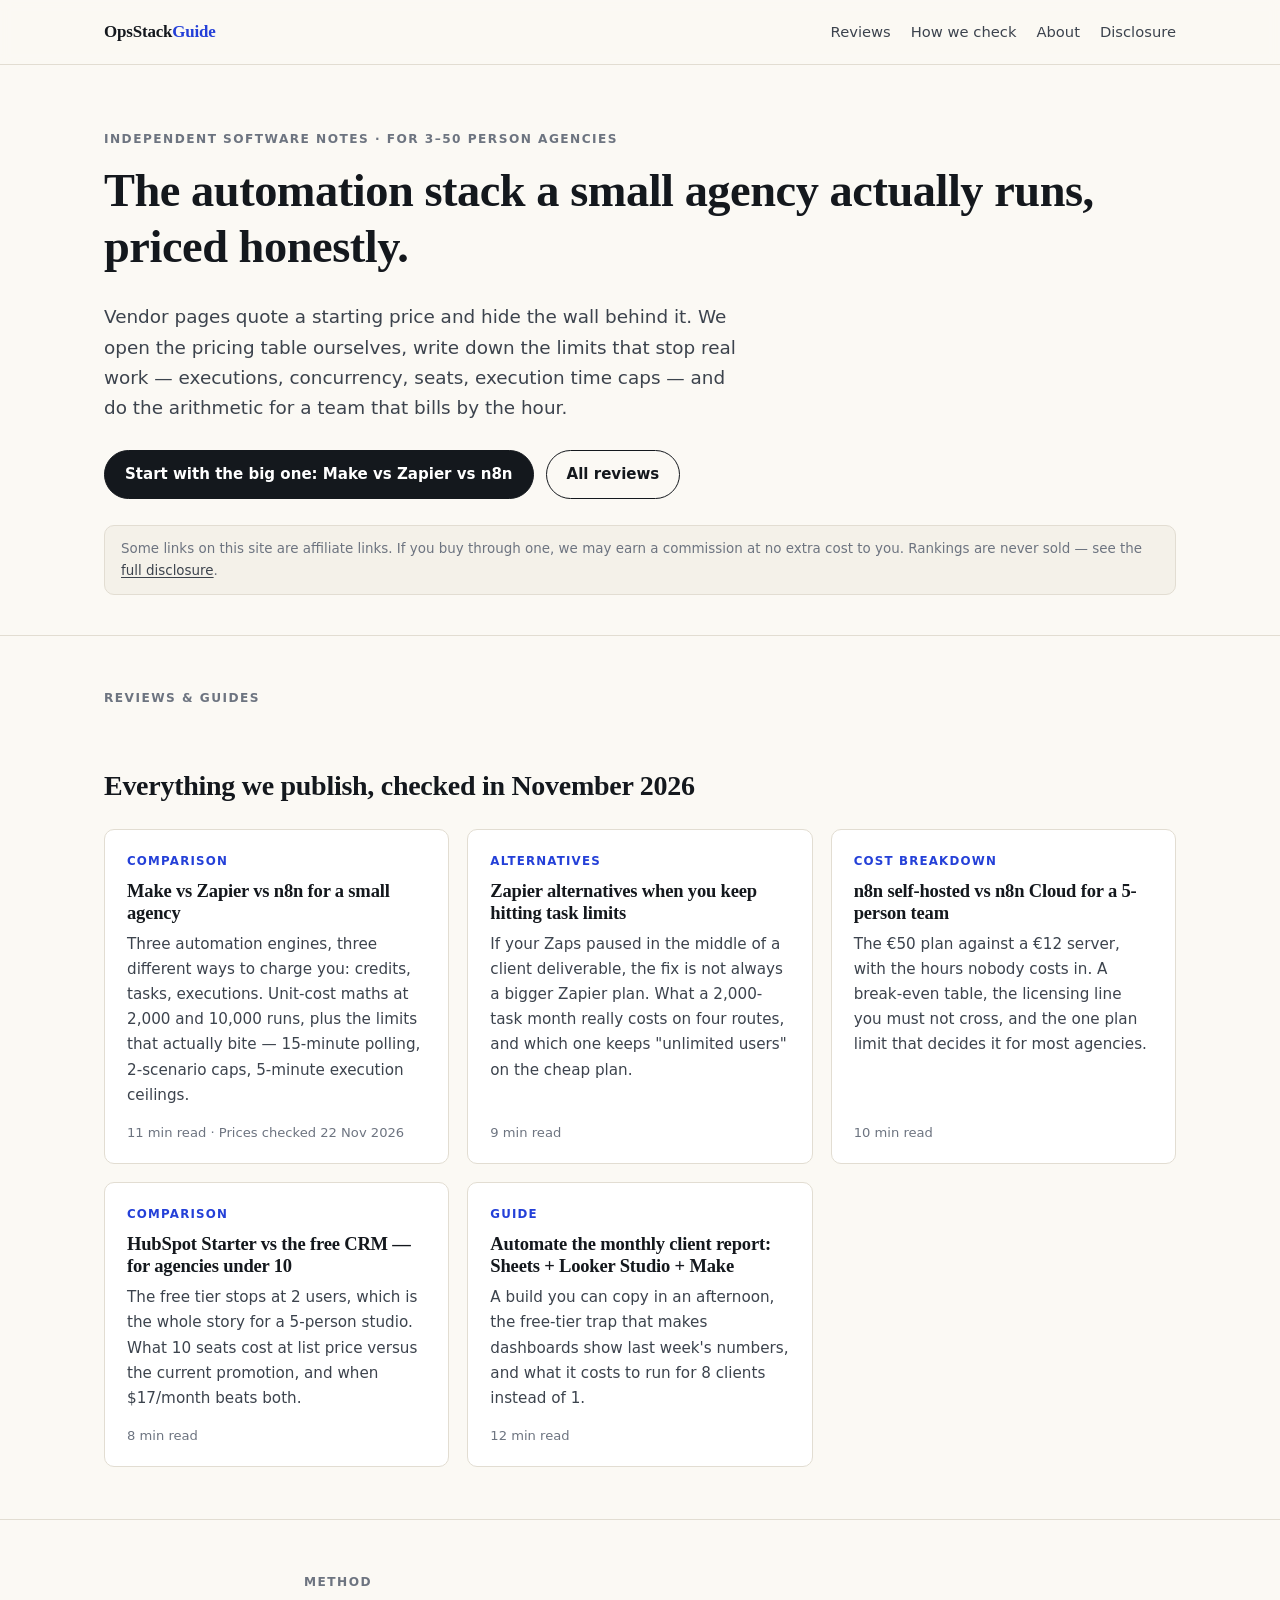
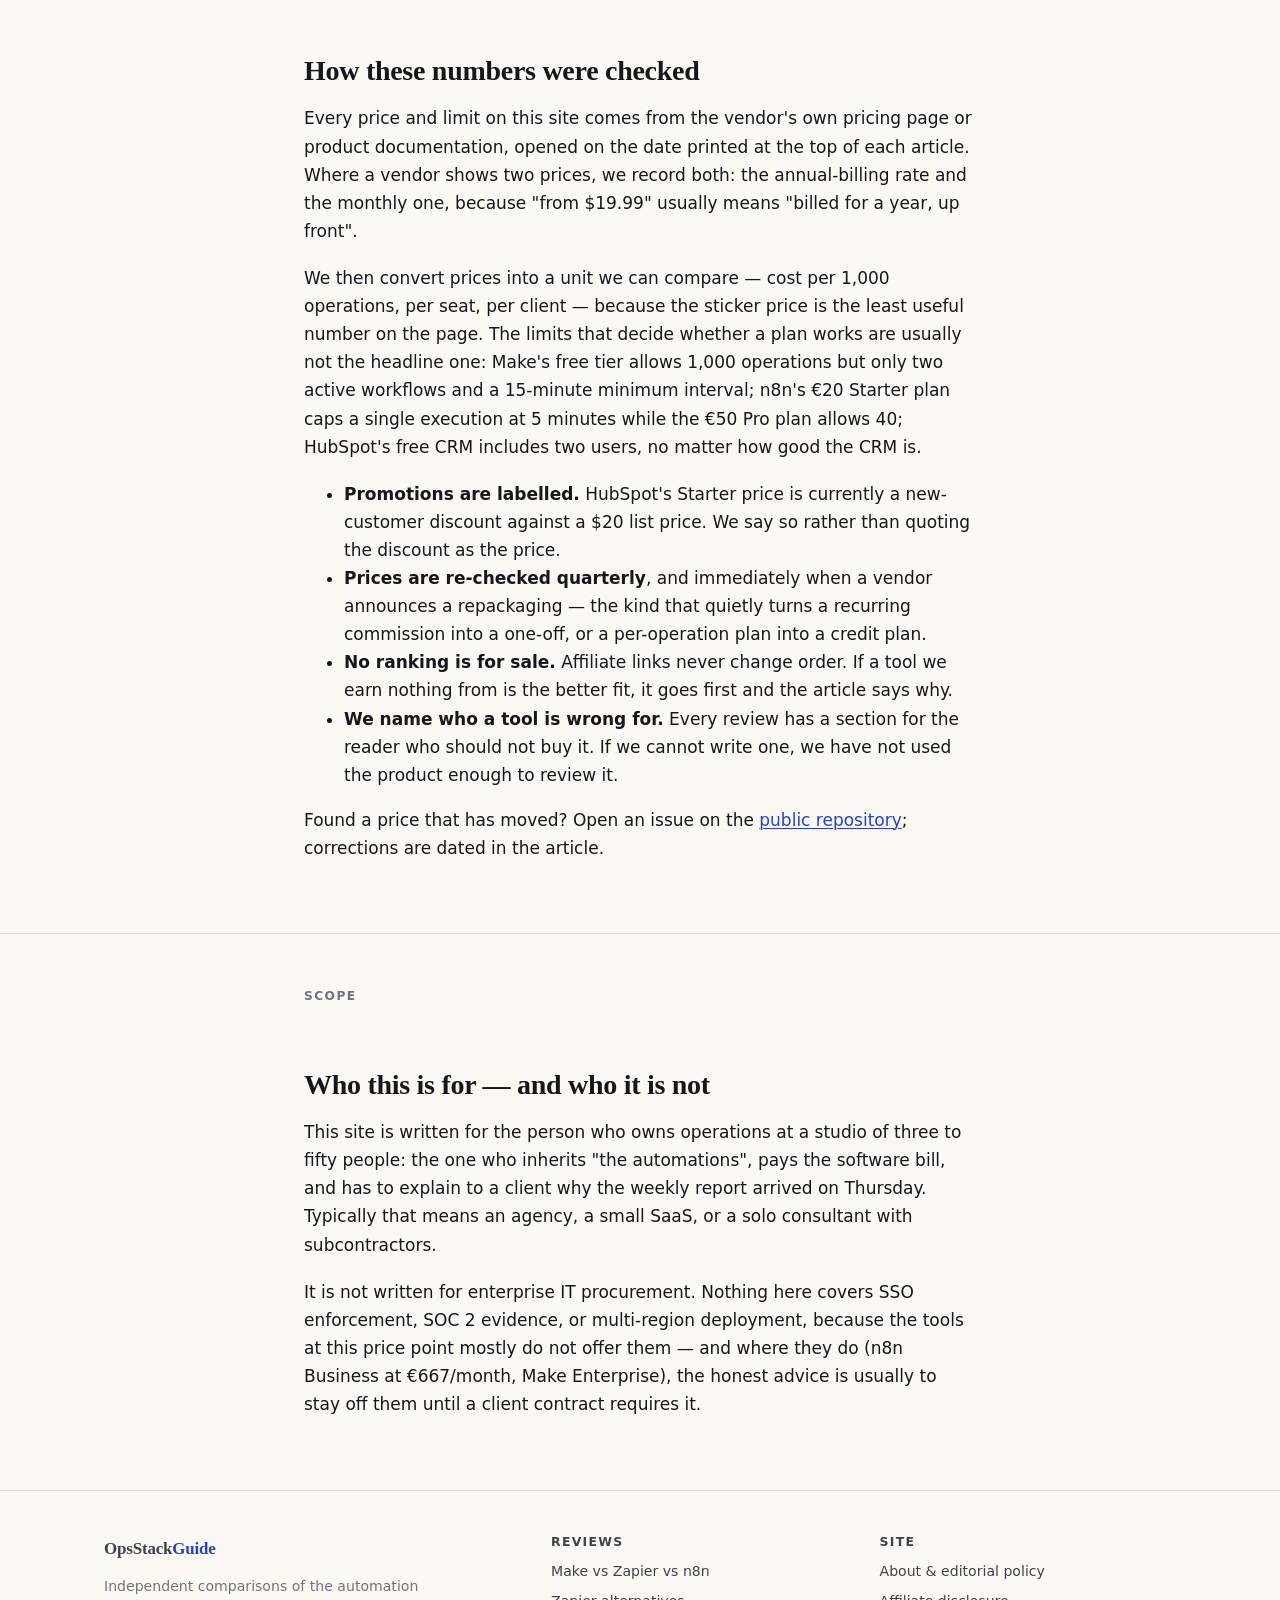
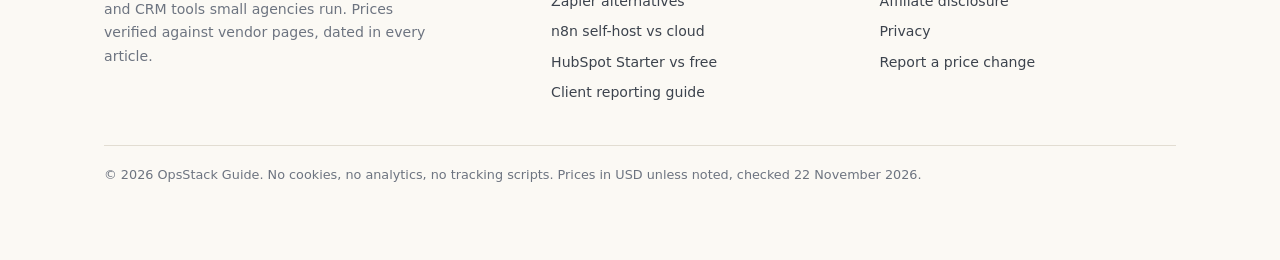
==== index.html @ 0cf1b006 "Initial site: 5 articles, disclosure, privacy, sitemap" ====
<!doctype html>
<html lang="en">
<head>
<meta charset="utf-8">
<meta name="viewport" content="width=device-width, initial-scale=1">
<title>OpsStack Guide — automation tools for small agencies, priced honestly</title>
<meta name="description" content="Independent, hands-on comparisons of the automation and CRM tools small agencies run: Make vs Zapier vs n8n, HubSpot Starter vs free CRM, client reporting stacks. Real plan limits, verified prices, no vendor copy.">
<link rel="canonical" href="https://whdgus1021-png.github.io/opsstack-guide/">
<meta property="og:type" content="website">
<meta property="og:title" content="OpsStack Guide — automation tools for small agencies, priced honestly">
<meta property="og:description" content="Plan limits and prices we checked ourselves, for teams that bill by the hour.">
<meta property="og:url" content="https://whdgus1021-png.github.io/opsstack-guide/">
<link rel="stylesheet" href="styles.css">
<link rel="icon" href="data:image/svg+xml,<svg xmlns='http://www.w3.org/2000/svg' viewBox='0 0 100 100'><rect width='100' height='100' rx='18' fill='%2314181d'/><text x='50' y='70' font-size='58' font-family='Georgia,serif' fill='%23fbf9f4' text-anchor='middle'>O</text></svg>">
<script type="application/ld+json">
{
  "@context": "https://schema.org",
  "@graph": [
    {
      "@type": "Organization",
      "@id": "https://whdgus1021-png.github.io/opsstack-guide/#org",
      "name": "OpsStack Guide",
      "url": "https://whdgus1021-png.github.io/opsstack-guide/",
      "description": "Independent publication comparing automation and CRM software for small agencies and operations teams."
    },
    {
      "@type": "WebSite",
      "@id": "https://whdgus1021-png.github.io/opsstack-guide/#site",
      "url": "https://whdgus1021-png.github.io/opsstack-guide/",
      "name": "OpsStack Guide",
      "publisher": { "@id": "https://whdgus1021-png.github.io/opsstack-guide/#org" }
    }
  ]
}
</script>
</head>
<body>
<a class="skip" href="#main">Skip to content</a>

<header class="site-header">
  <div class="wrap">
    <a class="brand" href="./">OpsStack<span>Guide</span></a>
    <nav class="nav" aria-label="Main">
      <a href="#reviews">Reviews</a>
      <a href="#method">How we check</a>
      <a href="about.html">About</a>
      <a href="affiliate-disclosure.html">Disclosure</a>
    </nav>
  </div>
</header>

<main id="main">

  <section class="hero">
    <div class="wrap">
      <p class="eyebrow">Independent software notes · for 3–50 person agencies</p>
      <h1>The automation stack a small agency actually runs, priced honestly.</h1>
      <p class="lede">Vendor pages quote a starting price and hide the wall behind it. We open the pricing table ourselves, write down the limits that stop real work — executions, concurrency, seats, execution time caps — and do the arithmetic for a team that bills by the hour.</p>
      <div class="hero-actions">
        <a class="btn" href="make-vs-zapier-vs-n8n.html">Start with the big one: Make vs Zapier vs n8n</a>
        <a class="btn ghost" href="#reviews">All reviews</a>
      </div>
      <p class="disclosure">Some links on this site are affiliate links. If you buy through one, we may earn a commission at no extra cost to you. Rankings are never sold — see the <a href="affiliate-disclosure.html">full disclosure</a>.</p>
    </div>
  </section>

  <section class="section" id="reviews">
    <div class="wrap">
      <p class="eyebrow">Reviews &amp; guides</p>
      <h2>Everything we publish, checked in November 2026</h2>
      <div class="cards">

        <a class="card" href="make-vs-zapier-vs-n8n.html">
          <span class="kicker">Comparison</span>
          <h3>Make vs Zapier vs n8n for a small agency</h3>
          <p>Three automation engines, three different ways to charge you: credits, tasks, executions. Unit-cost maths at 2,000 and 10,000 runs, plus the limits that actually bite — 15-minute polling, 2-scenario caps, 5-minute execution ceilings.</p>
          <span class="meta">11 min read · Prices checked 22 Nov 2026</span>
        </a>

        <a class="card" href="zapier-alternatives-task-limits.html">
          <span class="kicker">Alternatives</span>
          <h3>Zapier alternatives when you keep hitting task limits</h3>
          <p>If your Zaps paused in the middle of a client deliverable, the fix is not always a bigger Zapier plan. What a 2,000-task month really costs on four routes, and which one keeps "unlimited users" on the cheap plan.</p>
          <span class="meta">9 min read</span>
        </a>

        <a class="card" href="n8n-self-host-vs-cloud.html">
          <span class="kicker">Cost breakdown</span>
          <h3>n8n self-hosted vs n8n Cloud for a 5-person team</h3>
          <p>The €50 plan against a €12 server, with the hours nobody costs in. A break-even table, the licensing line you must not cross, and the one plan limit that decides it for most agencies.</p>
          <span class="meta">10 min read</span>
        </a>

        <a class="card" href="hubspot-starter-vs-free-crm.html">
          <span class="kicker">Comparison</span>
          <h3>HubSpot Starter vs the free CRM — for agencies under 10</h3>
          <p>The free tier stops at 2 users, which is the whole story for a 5-person studio. What 10 seats cost at list price versus the current promotion, and when $17/month beats both.</p>
          <span class="meta">8 min read</span>
        </a>

        <a class="card" href="client-reporting-automation.html">
          <span class="kicker">Guide</span>
          <h3>Automate the monthly client report: Sheets + Looker Studio + Make</h3>
          <p>A build you can copy in an afternoon, the free-tier trap that makes dashboards show last week's numbers, and what it costs to run for 8 clients instead of 1.</p>
          <span class="meta">12 min read</span>
        </a>

      </div>
    </div>
  </section>

  <section class="section" id="method">
    <div class="wrap prose">
      <p class="eyebrow">Method</p>
      <h2>How these numbers were checked</h2>
      <p>Every price and limit on this site comes from the vendor's own pricing page or product documentation, opened on the date printed at the top of each article. Where a vendor shows two prices, we record both: the annual-billing rate and the monthly one, because "from $19.99" usually means "billed for a year, up front".</p>
      <p>We then convert prices into a unit we can compare — cost per 1,000 operations, per seat, per client — because the sticker price is the least useful number on the page. The limits that decide whether a plan works are usually not the headline one: Make's free tier allows 1,000 operations but only two active workflows and a 15-minute minimum interval; n8n's €20 Starter plan caps a single execution at 5 minutes while the €50 Pro plan allows 40; HubSpot's free CRM includes two users, no matter how good the CRM is.</p>
      <ul>
        <li><strong>Promotions are labelled.</strong> HubSpot's Starter price is currently a new-customer discount against a $20 list price. We say so rather than quoting the discount as the price.</li>
        <li><strong>Prices are re-checked quarterly</strong>, and immediately when a vendor announces a repackaging — the kind that quietly turns a recurring commission into a one-off, or a per-operation plan into a credit plan.</li>
        <li><strong>No ranking is for sale.</strong> Affiliate links never change order. If a tool we earn nothing from is the better fit, it goes first and the article says why.</li>
        <li><strong>We name who a tool is wrong for.</strong> Every review has a section for the reader who should not buy it. If we cannot write one, we have not used the product enough to review it.</li>
      </ul>
      <p>Found a price that has moved? Open an issue on the <a href="https://github.com/whdgus1021-png/opsstack-guide/issues">public repository</a>; corrections are dated in the article.</p>
    </div>
  </section>

  <section class="section">
    <div class="wrap prose">
      <p class="eyebrow">Scope</p>
      <h2>Who this is for — and who it is not</h2>
      <p>This site is written for the person who owns operations at a studio of three to fifty people: the one who inherits "the automations", pays the software bill, and has to explain to a client why the weekly report arrived on Thursday. Typically that means an agency, a small SaaS, or a solo consultant with subcontractors.</p>
      <p>It is not written for enterprise IT procurement. Nothing here covers SSO enforcement, SOC 2 evidence, or multi-region deployment, because the tools at this price point mostly do not offer them — and where they do (n8n Business at €667/month, Make Enterprise), the honest advice is usually to stay off them until a client contract requires it.</p>
    </div>
  </section>

</main>

<footer class="site-footer">
  <div class="wrap">
    <div class="footer-grid">
      <div>
        <a class="brand" href="./">OpsStack<span>Guide</span></a>
        <p style="max-width:340px;margin-top:12px">Independent comparisons of the automation and CRM tools small agencies run. Prices verified against vendor pages, dated in every article.</p>
      </div>
      <div>
        <h2>Reviews</h2>
        <ul>
          <li><a href="make-vs-zapier-vs-n8n.html">Make vs Zapier vs n8n</a></li>
          <li><a href="zapier-alternatives-task-limits.html">Zapier alternatives</a></li>
          <li><a href="n8n-self-host-vs-cloud.html">n8n self-host vs cloud</a></li>
          <li><a href="hubspot-starter-vs-free-crm.html">HubSpot Starter vs free</a></li>
          <li><a href="client-reporting-automation.html">Client reporting guide</a></li>
        </ul>
      </div>
      <div>
        <h2>Site</h2>
        <ul>
          <li><a href="about.html">About &amp; editorial policy</a></li>
          <li><a href="affiliate-disclosure.html">Affiliate disclosure</a></li>
          <li><a href="privacy.html">Privacy</a></li>
          <li><a href="https://github.com/whdgus1021-png/opsstack-guide/issues">Report a price change</a></li>
        </ul>
      </div>
    </div>
    <p class="copyright">© 2026 OpsStack Guide. No cookies, no analytics, no tracking scripts. Prices in USD unless noted, checked 22 November 2026.</p>
  </div>
</footer>

</body>
</html>
---- styles.css ----
/* OpsStack Guide — base stylesheet
   Plain CSS, no build step, no external fonts or trackers. */

:root {
  --paper: #fbf9f4;
  --paper-2: #ffffff;
  --ink: #14181d;
  --ink-soft: #3c434d;
  --muted: #6d7480;
  --rule: #e2ddd2;
  --rule-strong: #cdc6b7;
  --accent: #2440d8;
  --accent-soft: #eef0ff;
  --good: #1c6b4a;
  --good-soft: #e8f4ee;
  --warn: #8a4b0f;
  --warn-soft: #fdf1e3;
  --radius: 10px;
  --maxw: 1120px;
  --prose: 720px;
}

* { box-sizing: border-box; }

html { scroll-behavior: smooth; }

body {
  margin: 0;
  background: var(--paper);
  color: var(--ink);
  font-family: system-ui, -apple-system, "Segoe UI", Roboto, "Helvetica Neue", Arial, sans-serif;
  font-size: 17px;
  line-height: 1.65;
  -webkit-font-smoothing: antialiased;
}

h1, h2, h3, h4 {
  font-family: "Iowan Old Style", "Palatino Linotype", Palatino, Georgia, serif;
  font-weight: 600;
  line-height: 1.2;
  letter-spacing: -0.01em;
  margin: 0 0 .6em;
}

h1 { font-size: clamp(2rem, 4.4vw, 2.9rem); }
h2 { font-size: clamp(1.4rem, 2.6vw, 1.75rem); margin-top: 2.2em; }
h3 { font-size: 1.18rem; margin-top: 1.8em; }
p { margin: 0 0 1.15em; }

a { color: var(--accent); text-decoration-thickness: 1px; text-underline-offset: 2px; }
a:hover { text-decoration-thickness: 2px; }

a:focus-visible,
button:focus-visible {
  outline: 3px solid var(--accent);
  outline-offset: 3px;
  border-radius: 3px;
}

img { max-width: 100%; height: auto; }

.wrap { max-width: var(--maxw); margin: 0 auto; padding: 0 24px; }
.prose { max-width: var(--prose); }

.skip {
  position: absolute; left: -9999px; top: 0; background: var(--ink); color: #fff;
  padding: 10px 16px; z-index: 100;
}
.skip:focus { left: 12px; top: 12px; }

/* ---------- header ---------- */

.site-header {
  border-bottom: 1px solid var(--rule);
  background: rgba(251, 249, 244, .92);
  backdrop-filter: saturate(120%) blur(6px);
  position: sticky; top: 0; z-index: 20;
}
.site-header .wrap {
  display: flex; align-items: center; gap: 22px;
  min-height: 64px;
}
.brand {
  font-family: "Iowan Old Style", Georgia, serif;
  font-weight: 700; font-size: 1.06rem; letter-spacing: -0.01em;
  color: var(--ink); text-decoration: none; white-space: nowrap;
}
.brand span { color: var(--accent); }
.nav { margin-left: auto; display: flex; gap: 20px; flex-wrap: wrap; }
.nav a { color: var(--ink-soft); text-decoration: none; font-size: .92rem; }
.nav a:hover { color: var(--accent); }

/* ---------- hero ---------- */

.hero { padding: 64px 0 40px; border-bottom: 1px solid var(--rule); }
.hero .lede { font-size: 1.15rem; color: var(--ink-soft); max-width: 640px; }
.eyebrow {
  font-size: .76rem; letter-spacing: .12em; text-transform: uppercase;
  color: var(--muted); font-weight: 600; margin: 0 0 14px;
}
.hero-actions { display: flex; gap: 12px; flex-wrap: wrap; margin-top: 26px; }

.btn {
  display: inline-block; padding: 11px 20px; border-radius: 999px;
  background: var(--ink); color: #fff; text-decoration: none;
  font-size: .94rem; font-weight: 600; border: 1px solid var(--ink);
}
.btn:hover { background: #000; }
.btn.ghost { background: transparent; color: var(--ink); }
.btn.ghost:hover { background: var(--paper-2); }

/* ---------- cards ---------- */

.section { padding: 52px 0; border-bottom: 1px solid var(--rule); }
.section > .wrap > h2:first-child { margin-top: 0; }

.cards { display: grid; gap: 18px; grid-template-columns: repeat(auto-fit, minmax(280px, 1fr)); margin-top: 26px; }
.card {
  background: var(--paper-2); border: 1px solid var(--rule); border-radius: var(--radius);
  padding: 22px 22px 20px; display: flex; flex-direction: column;
  text-decoration: none; color: inherit;
  transition: border-color .15s ease, transform .15s ease;
}
.card:hover { border-color: var(--rule-strong); transform: translateY(-1px); }
.card .kicker { font-size: .74rem; letter-spacing: .1em; text-transform: uppercase; color: var(--accent); font-weight: 700; }
.card h3 { margin: 8px 0 8px; font-size: 1.16rem; }
.card p { color: var(--ink-soft); font-size: .95rem; margin: 0 0 14px; }
.card .meta { margin-top: auto; font-size: .82rem; color: var(--muted); }

/* ---------- article ---------- */

.article-head { padding: 48px 0 26px; border-bottom: 1px solid var(--rule); }
.article-head h1 { margin-bottom: .35em; }
.article-head .dek { font-size: 1.12rem; color: var(--ink-soft); max-width: 640px; margin: 0; }
.article-meta {
  display: flex; flex-wrap: wrap; gap: 8px 18px; align-items: center;
  margin-top: 22px; font-size: .84rem; color: var(--muted);
}
.pill {
  display: inline-block; padding: 3px 10px; border-radius: 999px;
  background: var(--accent-soft); color: var(--accent); font-weight: 600; font-size: .78rem;
}
.pill.check { background: var(--good-soft); color: var(--good); }

.layout { display: grid; grid-template-columns: minmax(0, 1fr) 260px; gap: 52px; padding: 40px 0 64px; }
.layout > article { max-width: var(--prose); }

.toc {
  position: sticky; top: 88px; align-self: start;
  font-size: .88rem; border-left: 1px solid var(--rule); padding-left: 18px;
}
.toc h2 { font-family: inherit; font-size: .76rem; letter-spacing: .1em; text-transform: uppercase; color: var(--muted); margin: 0 0 10px; }
.toc ol { margin: 0; padding-left: 18px; color: var(--muted); }
.toc li { margin-bottom: 7px; }
.toc a { color: var(--ink-soft); text-decoration: none; }
.toc a:hover { color: var(--accent); }

article h2 { padding-top: .2em; }
article ul, article ol { padding-left: 22px; margin: 0 0 1.2em; }
article li { margin-bottom: .45em; }
article strong { font-weight: 650; }

blockquote {
  margin: 1.6em 0; padding: 2px 0 2px 20px; border-left: 3px solid var(--accent);
  color: var(--ink-soft); font-style: italic;
}

hr { border: 0; border-top: 1px solid var(--rule); margin: 2.4em 0; }

/* ---------- tables ---------- */

.table-scroll { overflow-x: auto; margin: 1.6em 0; border: 1px solid var(--rule); border-radius: var(--radius); background: var(--paper-2); }
table { border-collapse: collapse; width: 100%; font-size: .92rem; min-width: 560px; }
caption { caption-side: top; text-align: left; padding: 14px 16px 6px; font-size: .86rem; color: var(--muted); }
th, td { padding: 11px 14px; text-align: left; vertical-align: top; border-bottom: 1px solid var(--rule); }
thead th { background: #f4f1e9; font-weight: 650; font-size: .84rem; letter-spacing: .01em; }
tbody tr:last-child td { border-bottom: 0; }
td.num, th.num { text-align: right; font-variant-numeric: tabular-nums; }
.tnote { font-size: .8rem; color: var(--muted); margin: -1em 0 1.6em; }

/* ---------- callouts ---------- */

.callout {
  border: 1px solid var(--rule); border-left: 3px solid var(--accent);
  background: var(--paper-2); border-radius: 0 var(--radius) var(--radius) 0;
  padding: 18px 20px; margin: 1.8em 0; font-size: .96rem;
}
.callout p:last-child { margin-bottom: 0; }
.callout .label { font-size: .74rem; letter-spacing: .1em; text-transform: uppercase; color: var(--accent); font-weight: 700; display: block; margin-bottom: 6px; }
.callout.warn { border-left-color: var(--warn); }
.callout.warn .label { color: var(--warn); }
.callout.good { border-left-color: var(--good); }
.callout.good .label { color: var(--good); }

.verdict {
  background: var(--paper-2); border: 1px solid var(--rule-strong);
  border-radius: var(--radius); padding: 22px 24px; margin: 2em 0;
}
.verdict h2, .verdict h3 { margin-top: 0; }
.verdict p:last-child { margin-bottom: 0; }

.cta-row { display: flex; gap: 10px; flex-wrap: wrap; margin: 1.4em 0 2em; }
.cta {
  display: inline-block; padding: 9px 16px; border: 1px solid var(--rule-strong);
  border-radius: 999px; text-decoration: none; font-size: .9rem; font-weight: 600;
  color: var(--ink); background: var(--paper-2);
}
.cta:hover { border-color: var(--accent); color: var(--accent); }
.cta .tag { font-weight: 400; color: var(--muted); font-size: .82rem; }

/* ---------- disclosure ---------- */

.disclosure {
  font-size: .84rem; color: var(--muted); background: #f4f1e9;
  border: 1px solid var(--rule); border-radius: var(--radius);
  padding: 12px 16px; margin: 26px 0 0;
}
.disclosure a { color: var(--ink-soft); }

/* ---------- footer ---------- */

.site-footer { padding: 44px 0 60px; font-size: .88rem; color: var(--muted); }
.footer-grid { display: grid; grid-template-columns: 1.4fr 1fr 1fr; gap: 32px; }
.site-footer h2 { font-size: .78rem; letter-spacing: .1em; text-transform: uppercase; color: var(--ink-soft); margin: 0 0 10px; font-family: inherit; }
.site-footer ul { list-style: none; margin: 0; padding: 0; }
.site-footer li { margin-bottom: 7px; }
.site-footer a { color: var(--ink-soft); text-decoration: none; }
.site-footer a:hover { color: var(--accent); }
.copyright { margin-top: 34px; padding-top: 18px; border-top: 1px solid var(--rule); font-size: .8rem; }

/* ---------- responsive ---------- */

@media (max-width: 900px) {
  .layout { grid-template-columns: 1fr; gap: 0; padding-top: 28px; }
  .toc { display: none; }
  .footer-grid { grid-template-columns: 1fr 1fr; }
}

@media (max-width: 600px) {
  body { font-size: 16.5px; }
  .hero { padding: 44px 0 30px; }
  .site-header .wrap { gap: 14px; flex-wrap: wrap; padding-top: 10px; padding-bottom: 10px; }
  .nav { gap: 14px; margin-left: 0; width: 100%; }
  .footer-grid { grid-template-columns: 1fr; }
  .section { padding: 40px 0; }
}

@media (prefers-reduced-motion: reduce) {
  * { transition: none !important; scroll-behavior: auto !important; }
}
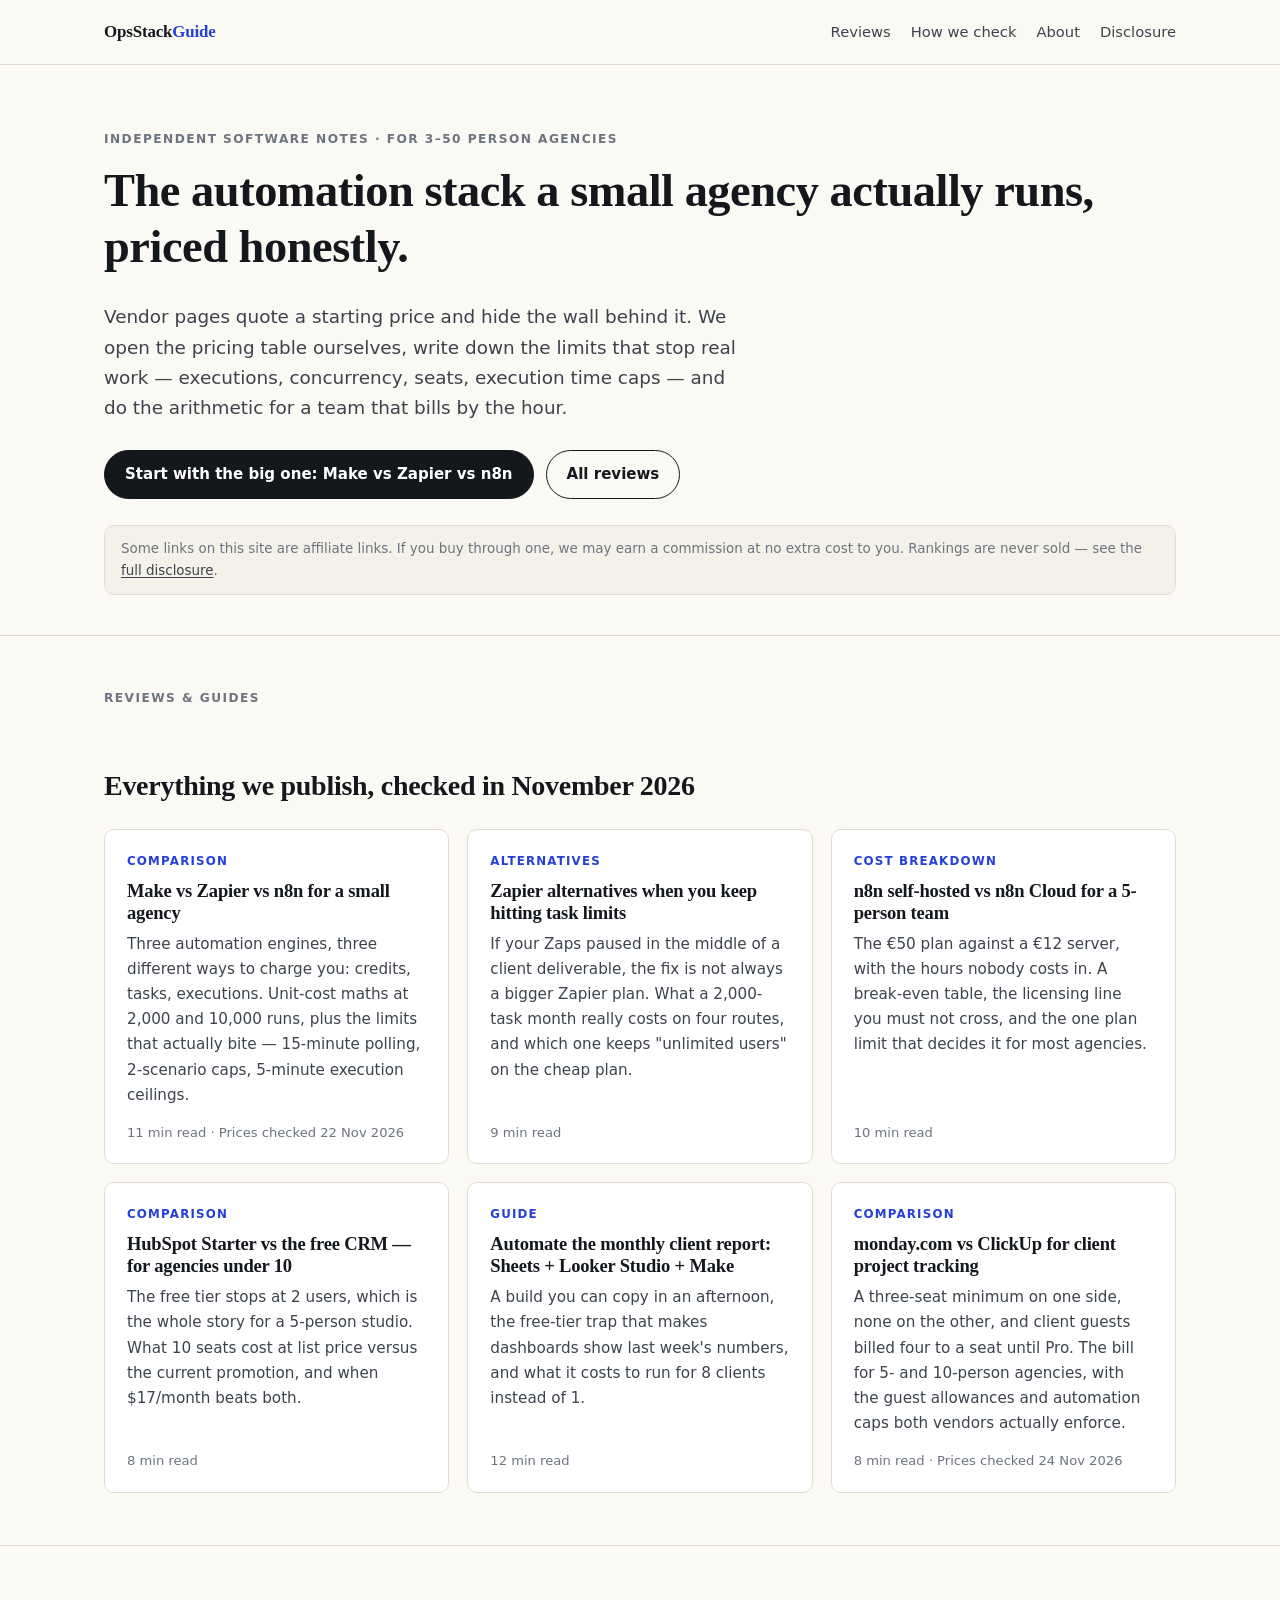
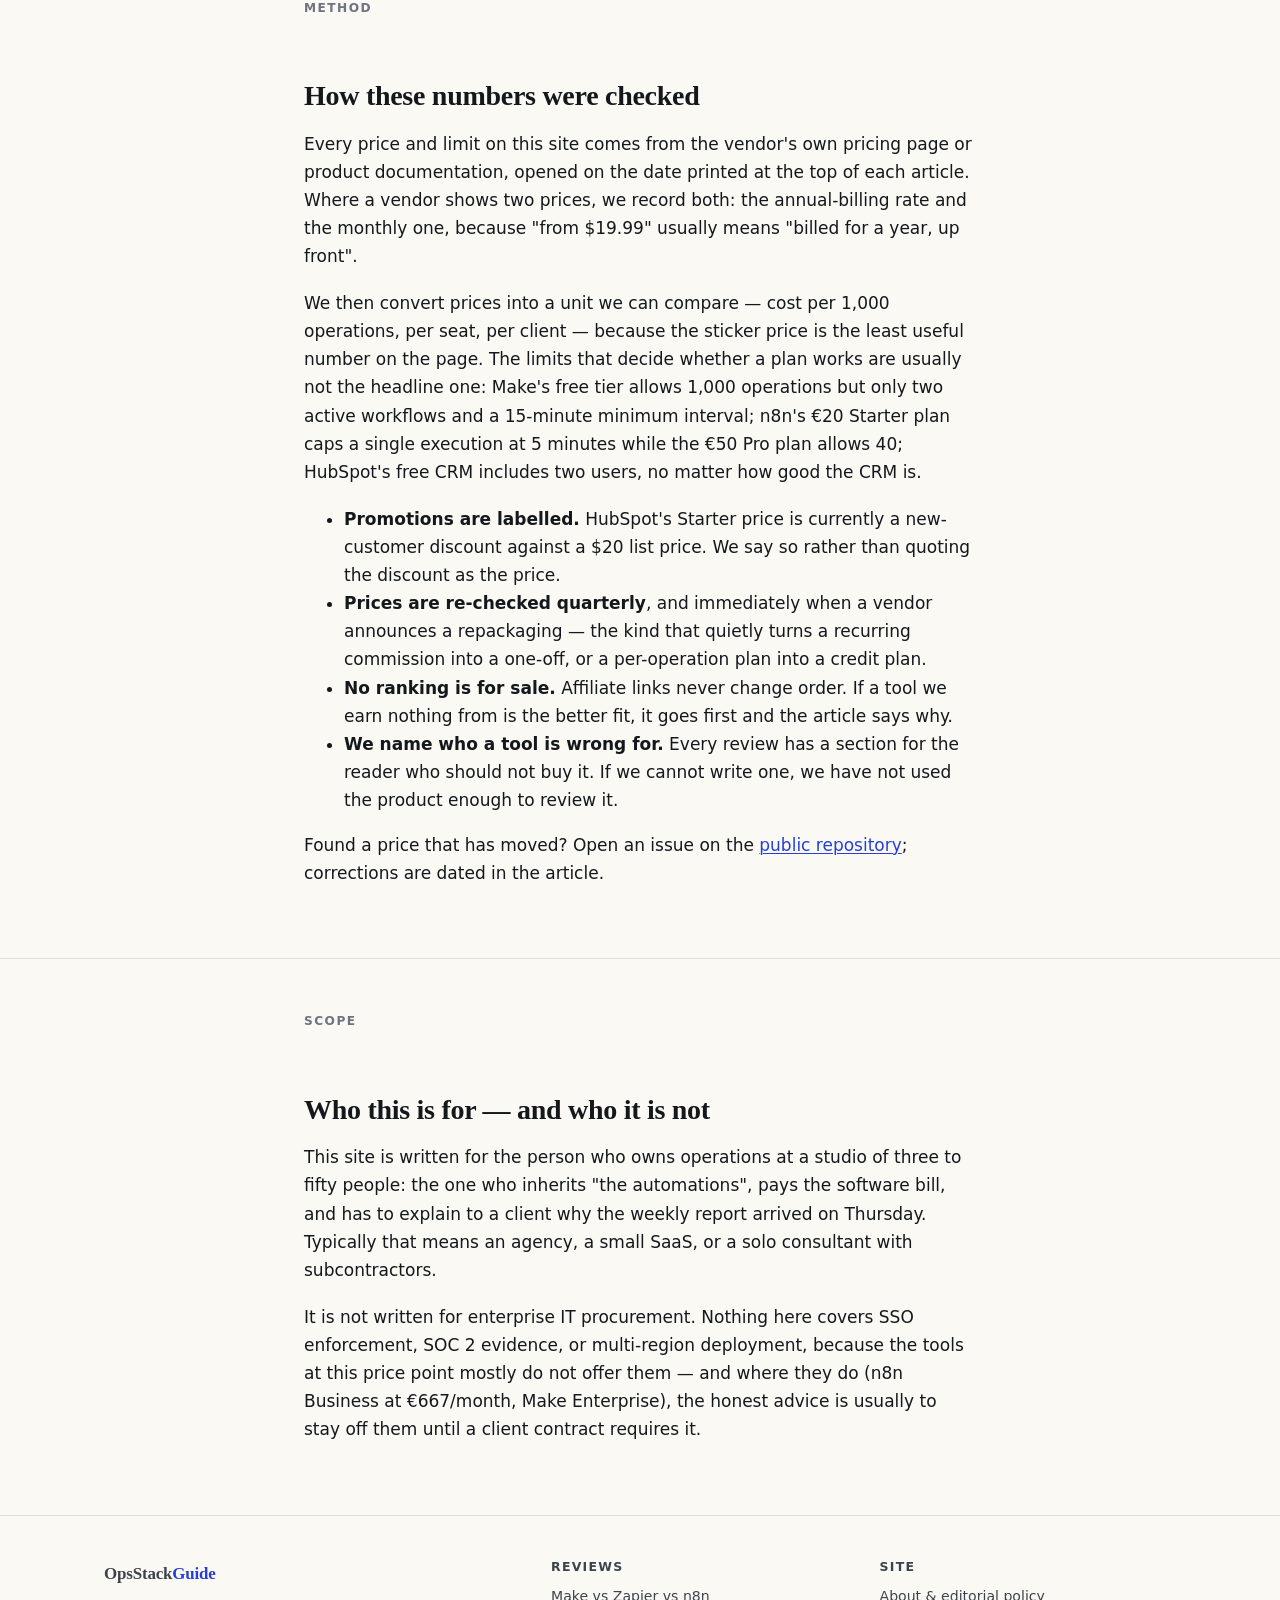
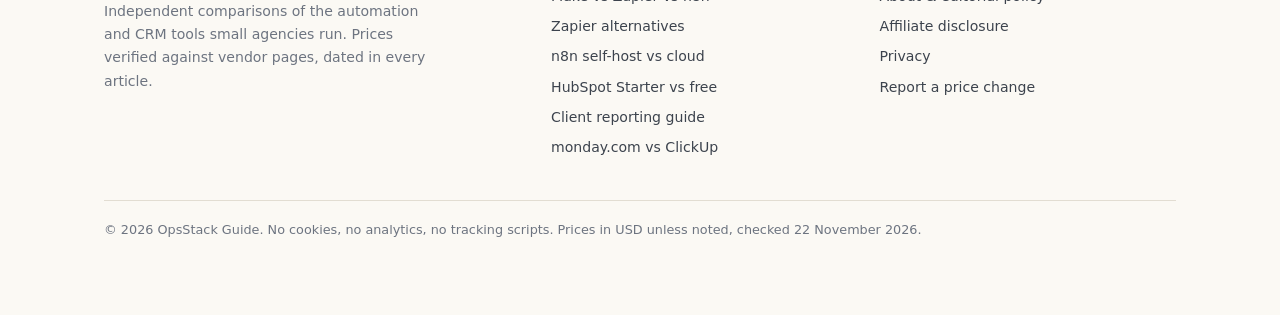
==== commit 2a84a55c: "Add monday.com vs ClickUp client project tracking comparison Prices, seat minimums, client guest rul" ====
--- a/index.html
+++ b/index.html
@@ -105,6 +105,13 @@
           <span class="meta">12 min read</span>
         </a>
 
+        <a class="card" href="monday-vs-clickup-client-tracking.html">
+          <span class="kicker">Comparison</span>
+          <h3>monday.com vs ClickUp for client project tracking</h3>
+          <p>A three-seat minimum on one side, none on the other, and client guests billed four to a seat until Pro. The bill for 5- and 10-person agencies, with the guest allowances and automation caps both vendors actually enforce.</p>
+          <span class="meta">8 min read · Prices checked 24 Nov 2026</span>
+        </a>
+
       </div>
     </div>
   </section>
@@ -151,6 +158,7 @@
           <li><a href="n8n-self-host-vs-cloud.html">n8n self-host vs cloud</a></li>
           <li><a href="hubspot-starter-vs-free-crm.html">HubSpot Starter vs free</a></li>
           <li><a href="client-reporting-automation.html">Client reporting guide</a></li>
+          <li><a href="monday-vs-clickup-client-tracking.html">monday.com vs ClickUp</a></li>
         </ul>
       </div>
       <div>
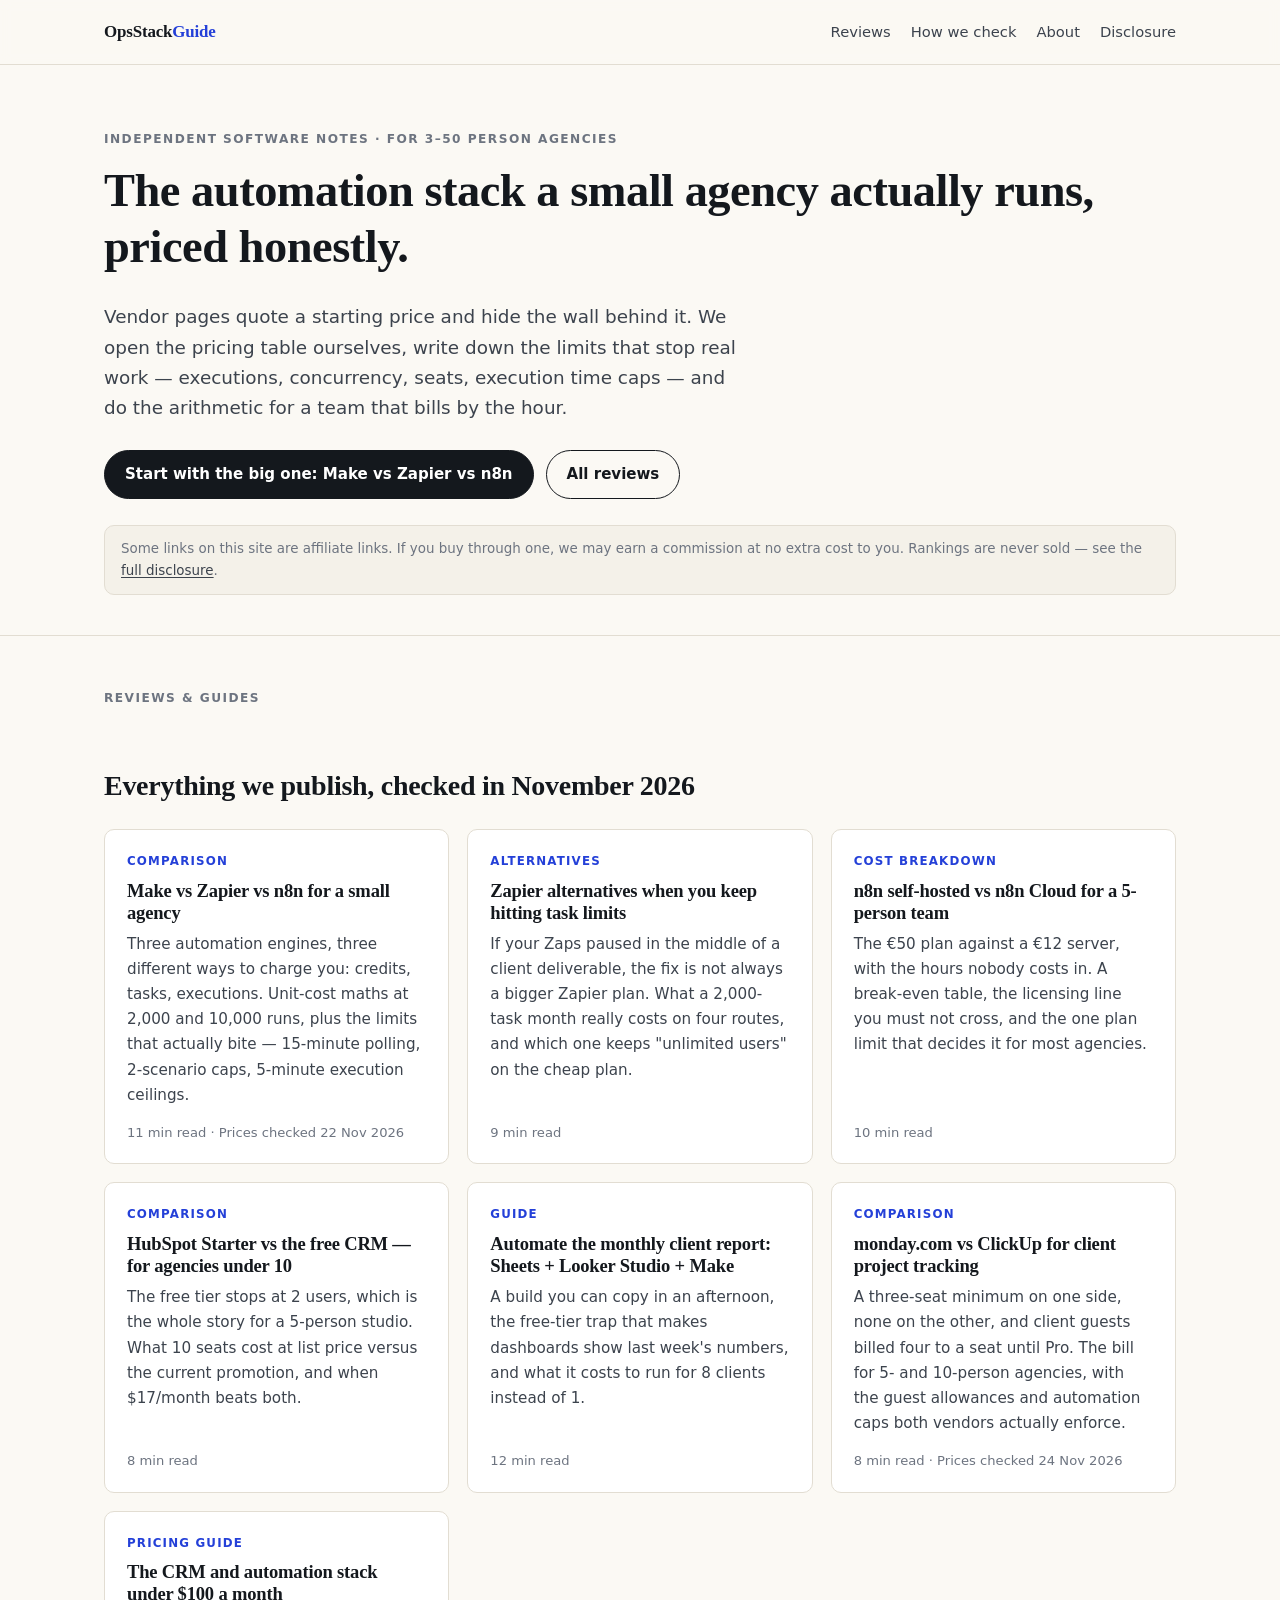
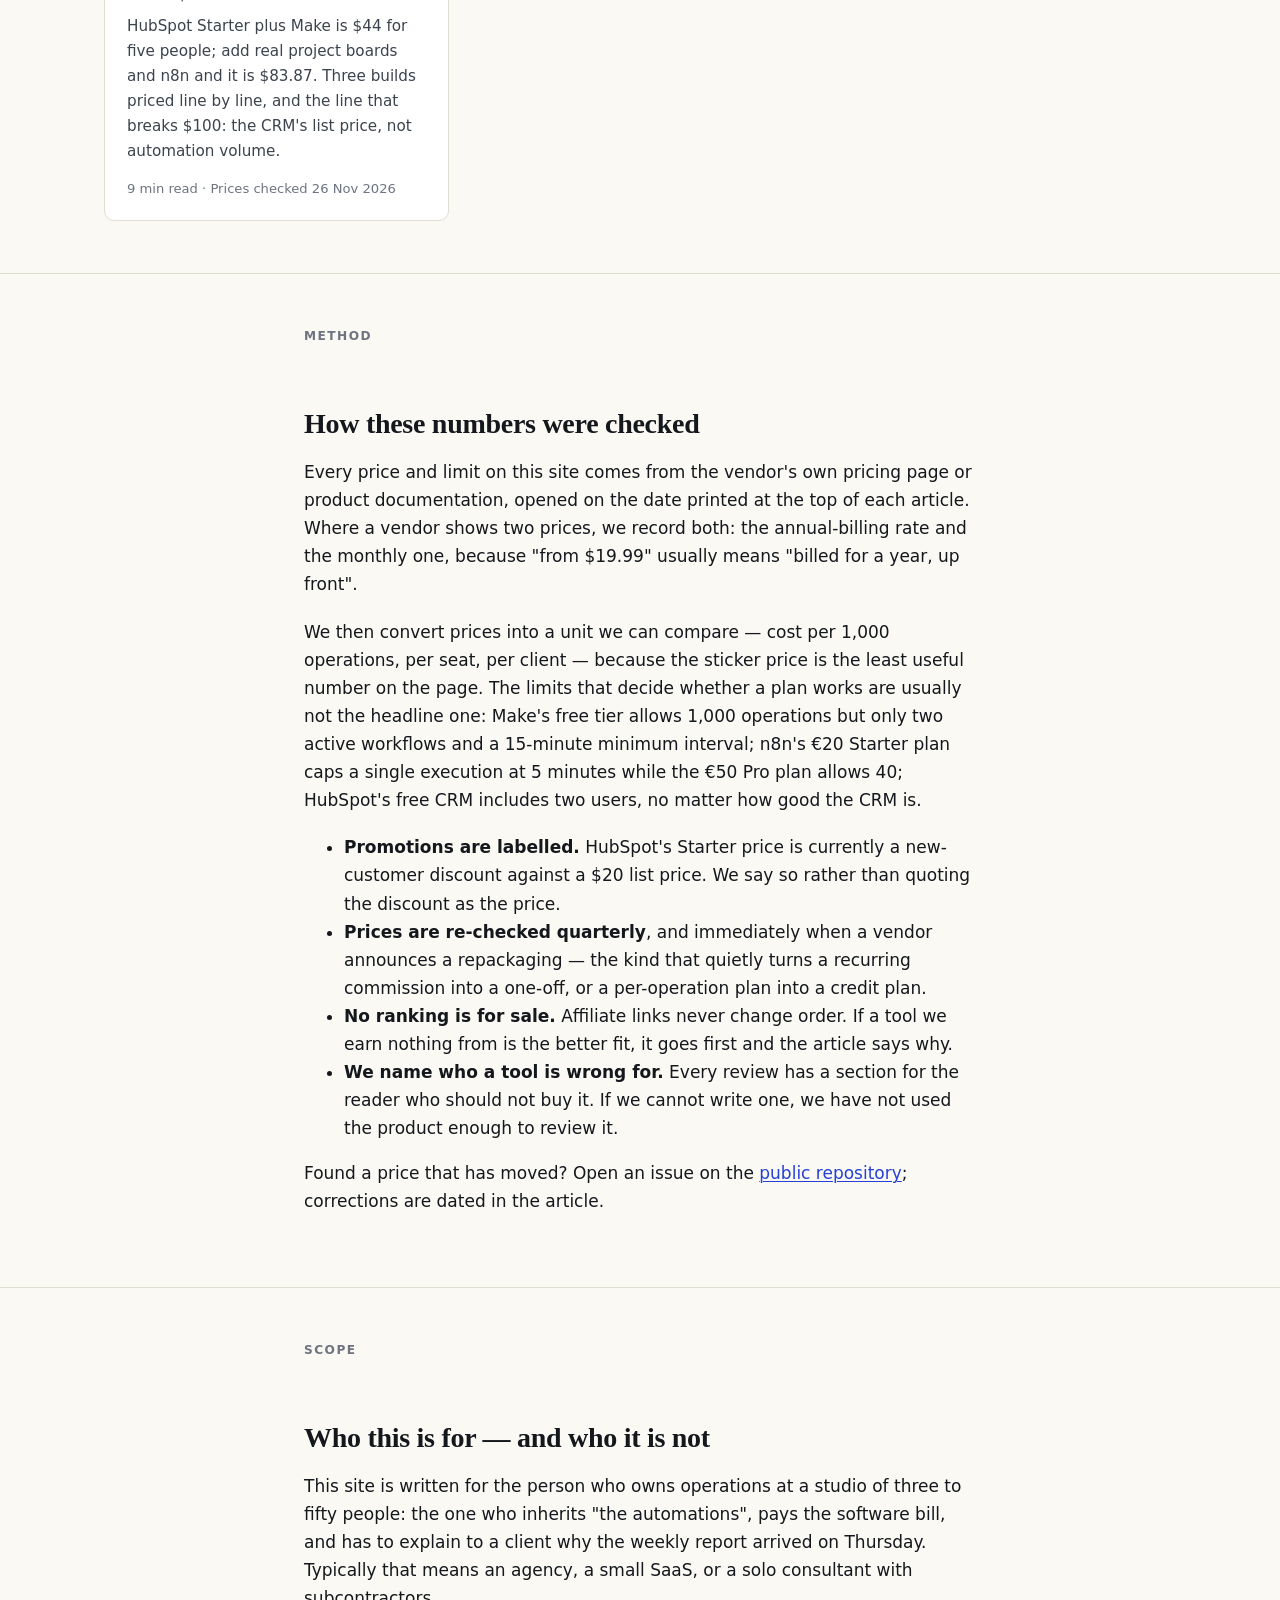
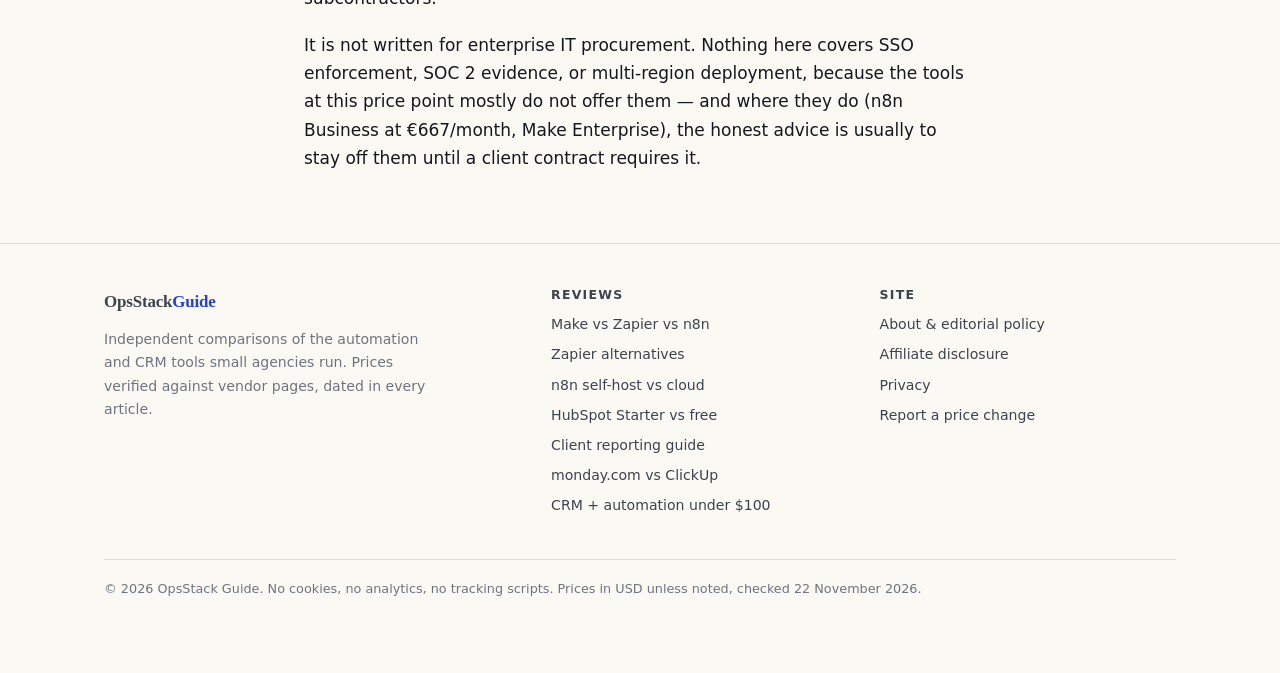
==== commit 41e3830d: "Add CRM and automation stack under $100 a month guide" ====
--- a/index.html
+++ b/index.html
@@ -112,6 +112,13 @@
           <span class="meta">8 min read · Prices checked 24 Nov 2026</span>
         </a>
 
+        <a class="card" href="best-crm-automation-stack-under-100.html">
+          <span class="kicker">Pricing guide</span>
+          <h3>The CRM and automation stack under $100 a month</h3>
+          <p>HubSpot Starter plus Make is $44 for five people; add real project boards and n8n and it is $83.87. Three builds priced line by line, and the line that breaks $100: the CRM's list price, not automation volume.</p>
+          <span class="meta">9 min read · Prices checked 26 Nov 2026</span>
+        </a>
+
       </div>
     </div>
   </section>
@@ -159,6 +166,7 @@
           <li><a href="hubspot-starter-vs-free-crm.html">HubSpot Starter vs free</a></li>
           <li><a href="client-reporting-automation.html">Client reporting guide</a></li>
           <li><a href="monday-vs-clickup-client-tracking.html">monday.com vs ClickUp</a></li>
+          <li><a href="best-crm-automation-stack-under-100.html">CRM + automation under $100</a></li>
         </ul>
       </div>
       <div>
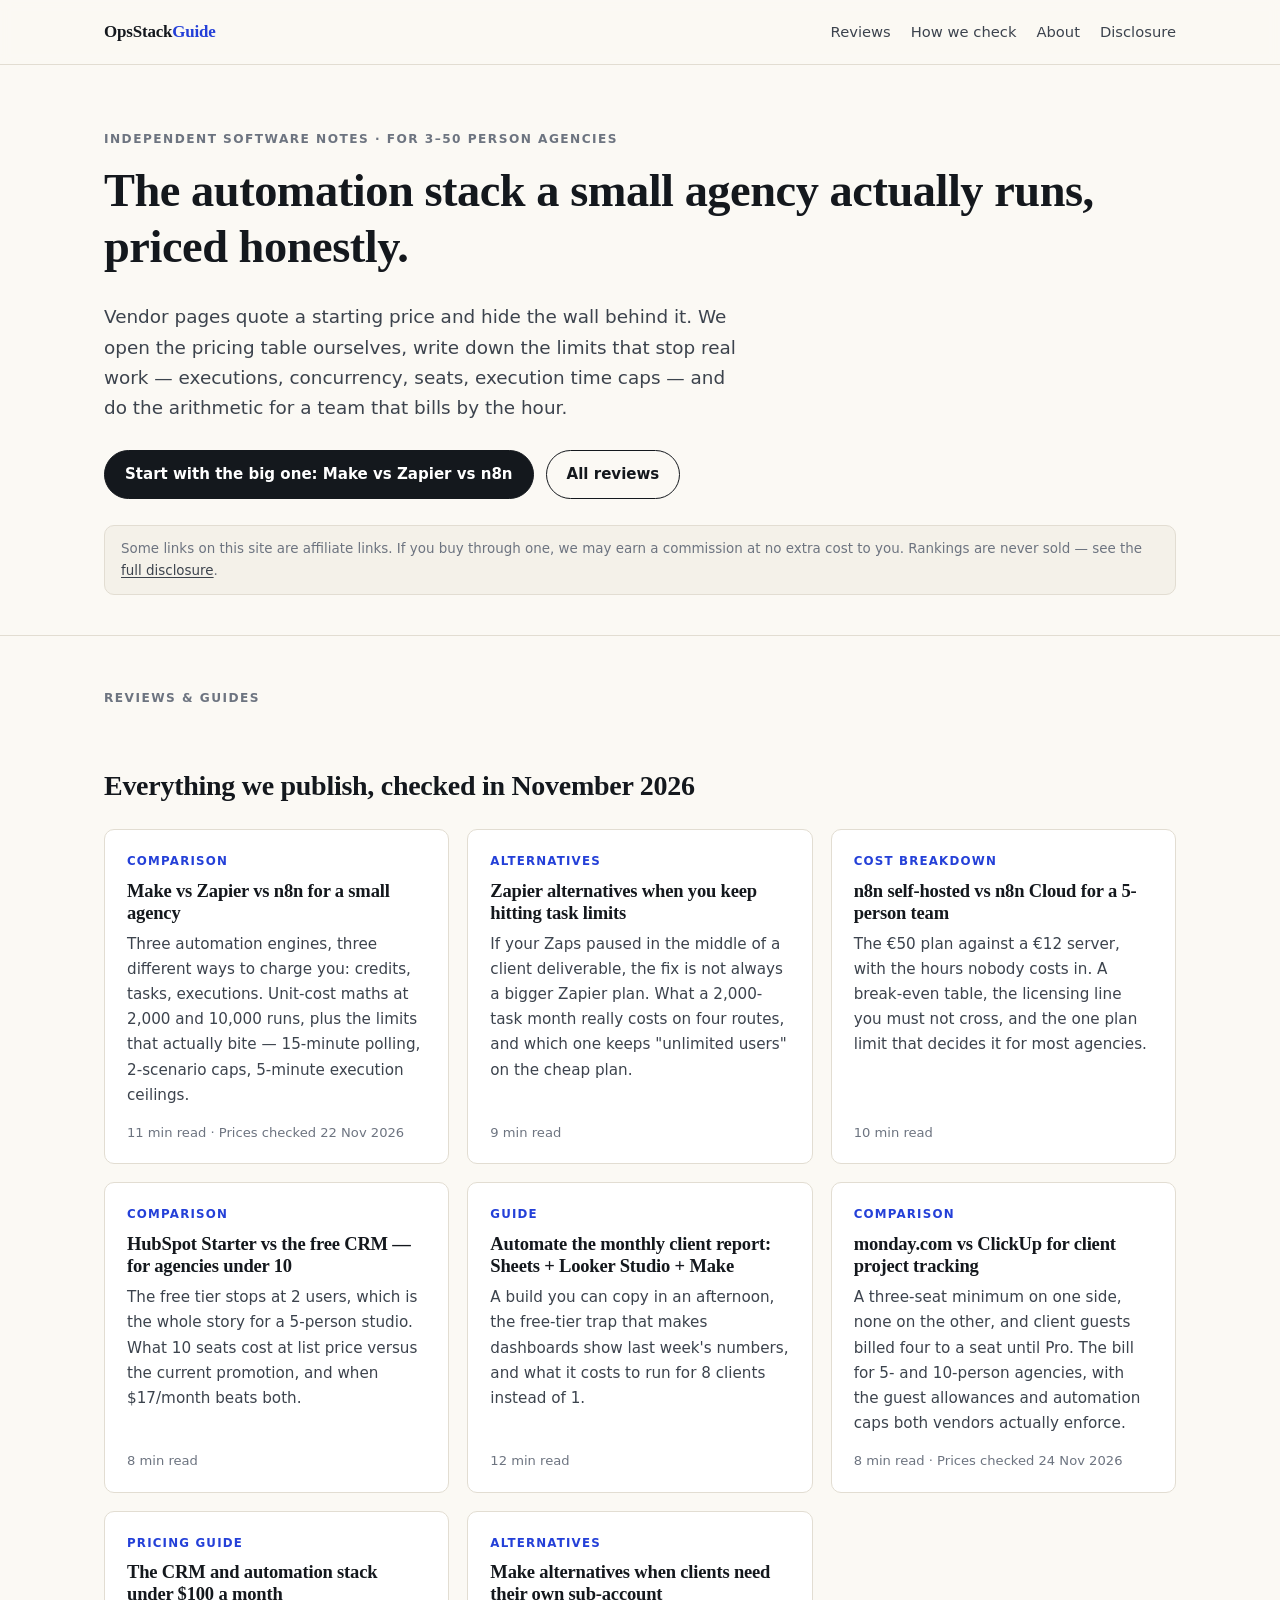
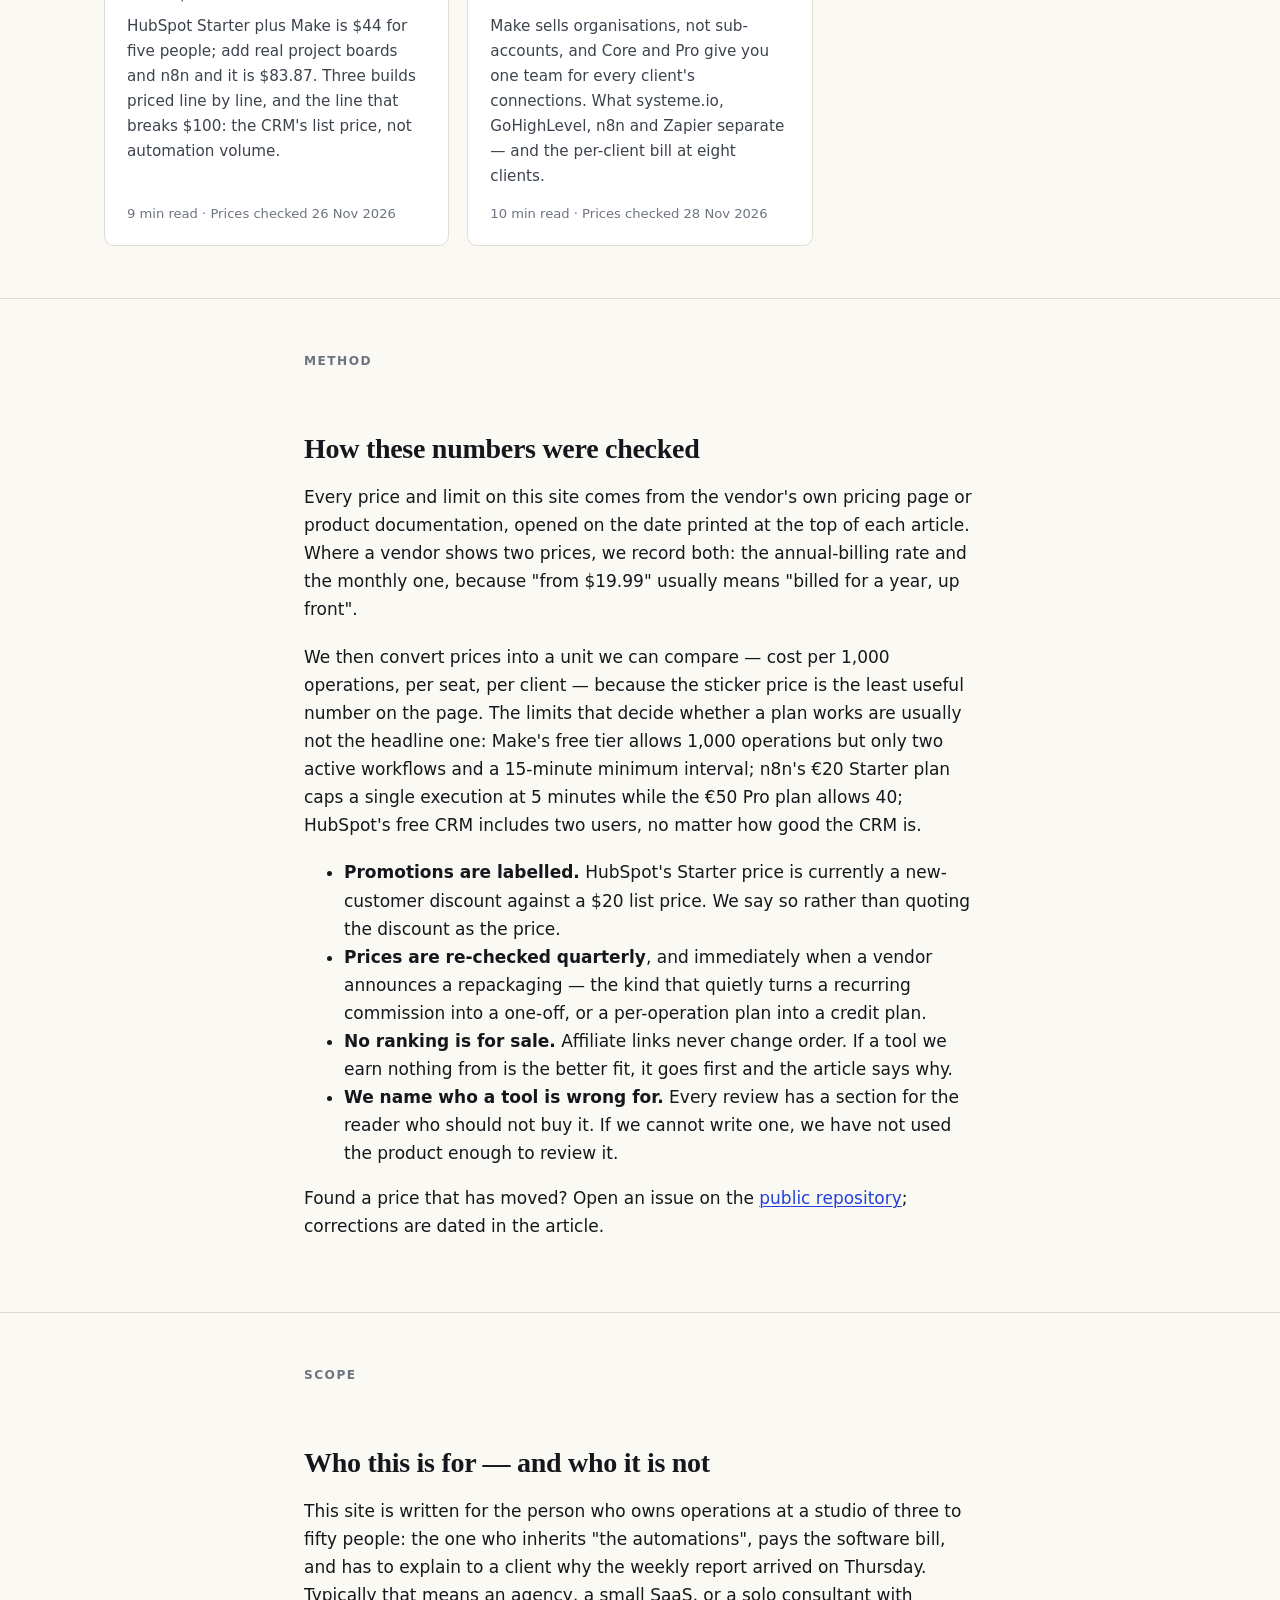
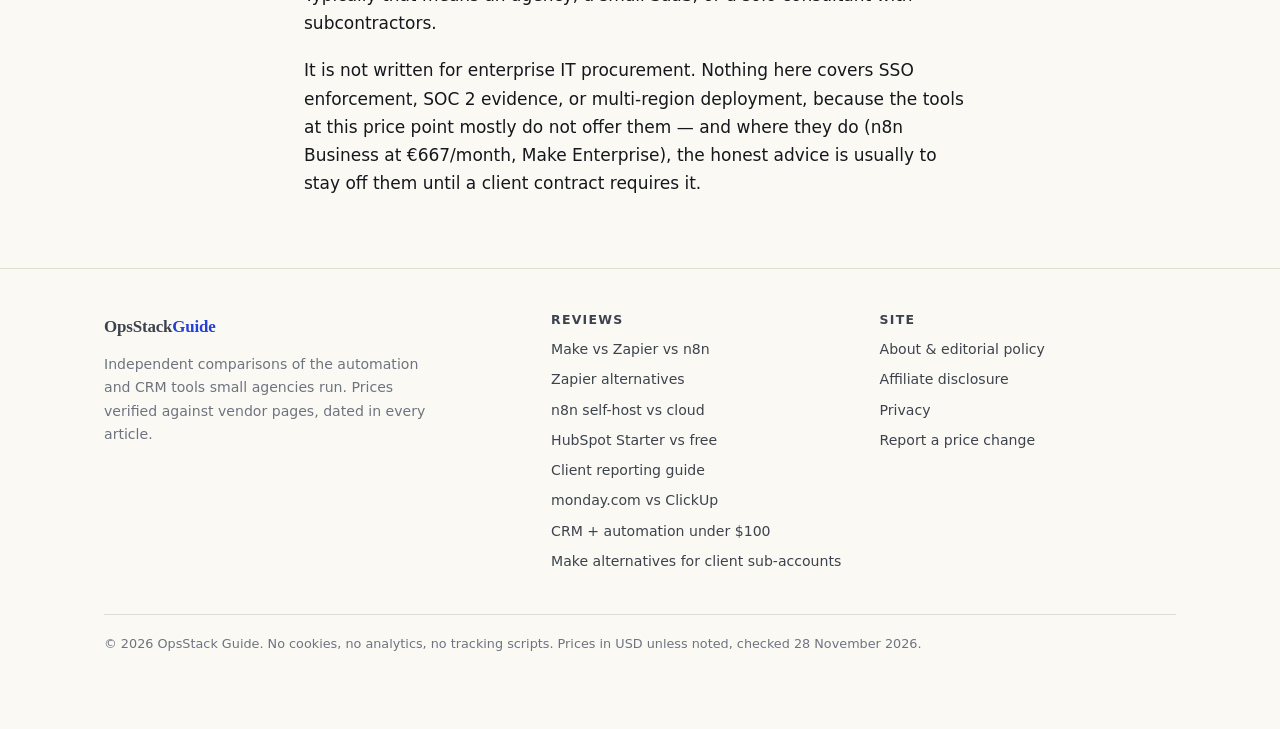
==== commit 0673be7e: "Add Make alternatives for agencies with client sub-accounts" ====
--- a/index.html
+++ b/index.html
@@ -119,6 +119,13 @@
           <span class="meta">9 min read · Prices checked 26 Nov 2026</span>
         </a>
 
+        <a class="card" href="make-alternatives-client-sub-accounts.html">
+          <span class="kicker">Alternatives</span>
+          <h3>Make alternatives when clients need their own sub-account</h3>
+          <p>Make sells organisations, not sub-accounts, and Core and Pro give you one team for every client's connections. What systeme.io, GoHighLevel, n8n and Zapier separate — and the per-client bill at eight clients.</p>
+          <span class="meta">10 min read · Prices checked 28 Nov 2026</span>
+        </a>
+
       </div>
     </div>
   </section>
@@ -167,6 +174,7 @@
           <li><a href="client-reporting-automation.html">Client reporting guide</a></li>
           <li><a href="monday-vs-clickup-client-tracking.html">monday.com vs ClickUp</a></li>
           <li><a href="best-crm-automation-stack-under-100.html">CRM + automation under $100</a></li>
+          <li><a href="make-alternatives-client-sub-accounts.html">Make alternatives for client sub-accounts</a></li>
         </ul>
       </div>
       <div>
@@ -179,7 +187,7 @@
         </ul>
       </div>
     </div>
-    <p class="copyright">© 2026 OpsStack Guide. No cookies, no analytics, no tracking scripts. Prices in USD unless noted, checked 22 November 2026.</p>
+    <p class="copyright">© 2026 OpsStack Guide. No cookies, no analytics, no tracking scripts. Prices in USD unless noted, checked 28 November 2026.</p>
   </div>
 </footer>
 
